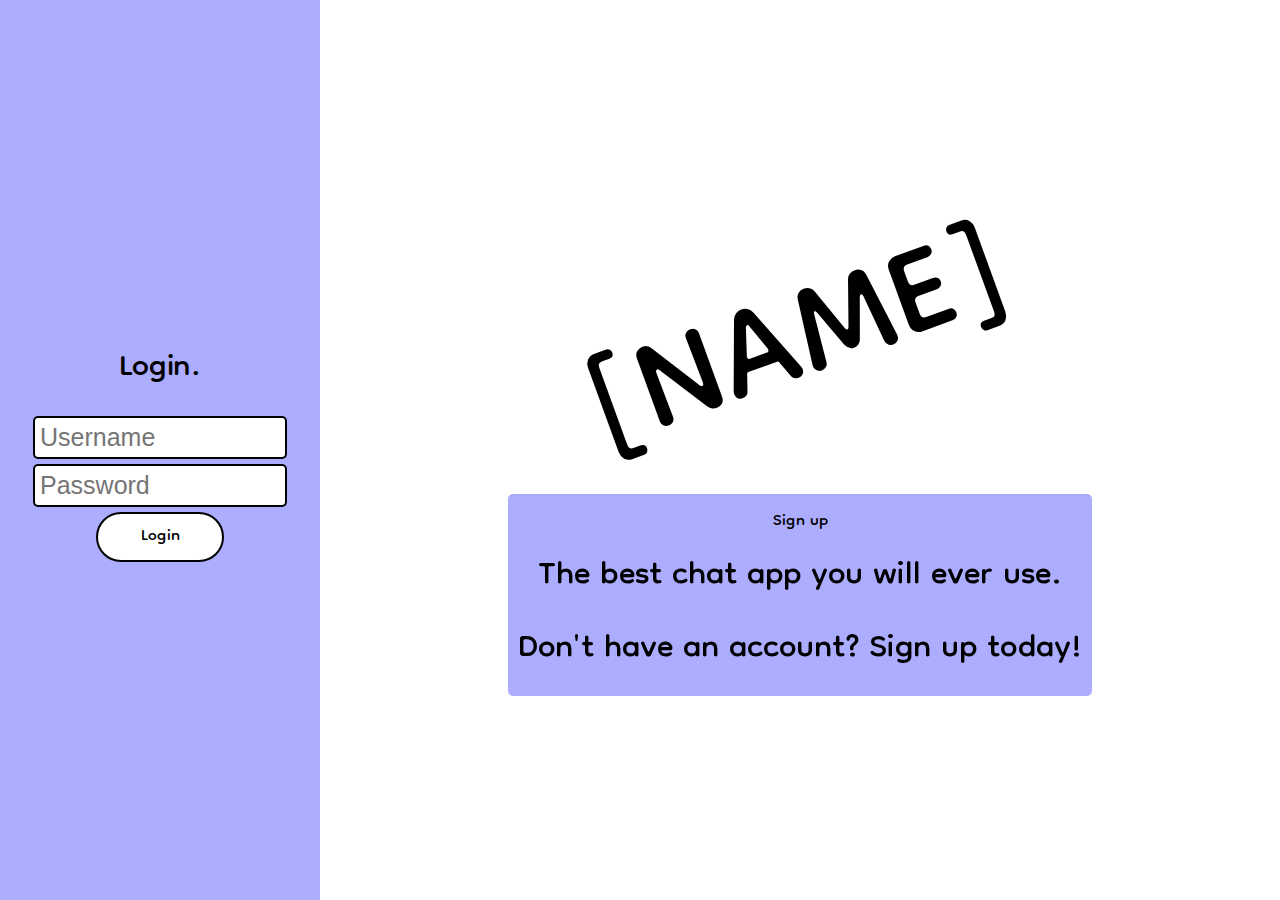
==== index.html @ 6fb41ab4 "putting signup msg after button" ====
<!DOCTYPE html>
<html lang="en">
<head>
    <meta charset="UTF-8">
    <meta http-equiv="X-UA-Compatible" content="IE=edge">
    <meta name="viewport" content="width=device-width, initial-scale=1.0">
    <title>[NAME]</title>
    <link rel="stylesheet" href="styles.css">
</head>
<body>
    <div class="x">
    <div class="side">
        <div class="sh">Login.</div>
        <input type="text" class="i" placeholder="Username">
        <input type="password" class="i" placeholder="Password">
        <button class="b" >Login</button>
    </div>
    <div class="rest">


        <div class="headx">[NAME]</div>
    <button class="signup">
        <i class="gg-spinner-two-alt"></i> Sign up
        <div class="headxx" id="x">The best chat app you will ever use. <br>
            Don't have an account? Sign up today!</div>
    </button>

    </div>
</div>

<script src="app.js"></script>
</body>
</html>
---- styles.css ----
@import url('https://fonts.googleapis.com/css2?family=Dongle:wght@700&display=swap');
@import url('https://css.gg/add-r.css');
body {
    margin: 0;
    padding: 0;
    font-family: 'Dongle', sans-serif;
}

.side {
    width: 25%;
    height: 100vh;
    background-color: rgb(173, 173, 255);
    display: flex;
    flex-direction: column;
    justify-content: center;
    align-items: center;
    font-size: 3em;
}

.sh {
    margin-bottom: 12px;
}

.i {
    transition: all 0.5s;
    border-radius: 5px;
    padding: 5px;
    width: 75%;
    margin-bottom: 5px;
    border: 2px solid black;
    background-color: white;
    font-family: Arial, Helvetica, sans-serif;
    font-size: 25px;
}

.b {
    transition: all 0.5s;
    border-radius: 50px;
    padding: 5px;
    width: 40%;
    margin-bottom: 5px;
    border: 2px solid black;
    background-color: white;
    font-family: 'Dongle', sans-serif;
    font-size: 25px;
}

.i:hover {
    
    background-color: rgb(187, 187, 187);
}

.b:hover {
    background-color: rgb(187, 187, 187);
}

.b:active {
    background-color: rgb(148, 148, 148);
}

.i:active {
    background-color: rgb(148, 148, 148);
}

.rest {
    height: 100vh;
    width: calc(100% - 25%);
    display: flex;
    justify-content: center;
    align-items: center;
    flex-direction: column;

}

.x {
    display: flex;
    flex-direction: row;
}

.headx{
    font-size: 200px;
    transform: rotate(340deg);
}

.headxx {
    font-size: 50px;

}

.signup {
    transition:    all  0.5s;
    padding: 10px;
    background-color: rgb(173, 173, 255);
    border: none;
    border-radius: 5px;
    font-family: 'Dongle', sans-serif;
    font-size: 25px;
}

.signup:hover {

    background-color: rgb(140, 140, 214);

}

.signup:active {

    background-color: rgb(82, 82, 134);

}
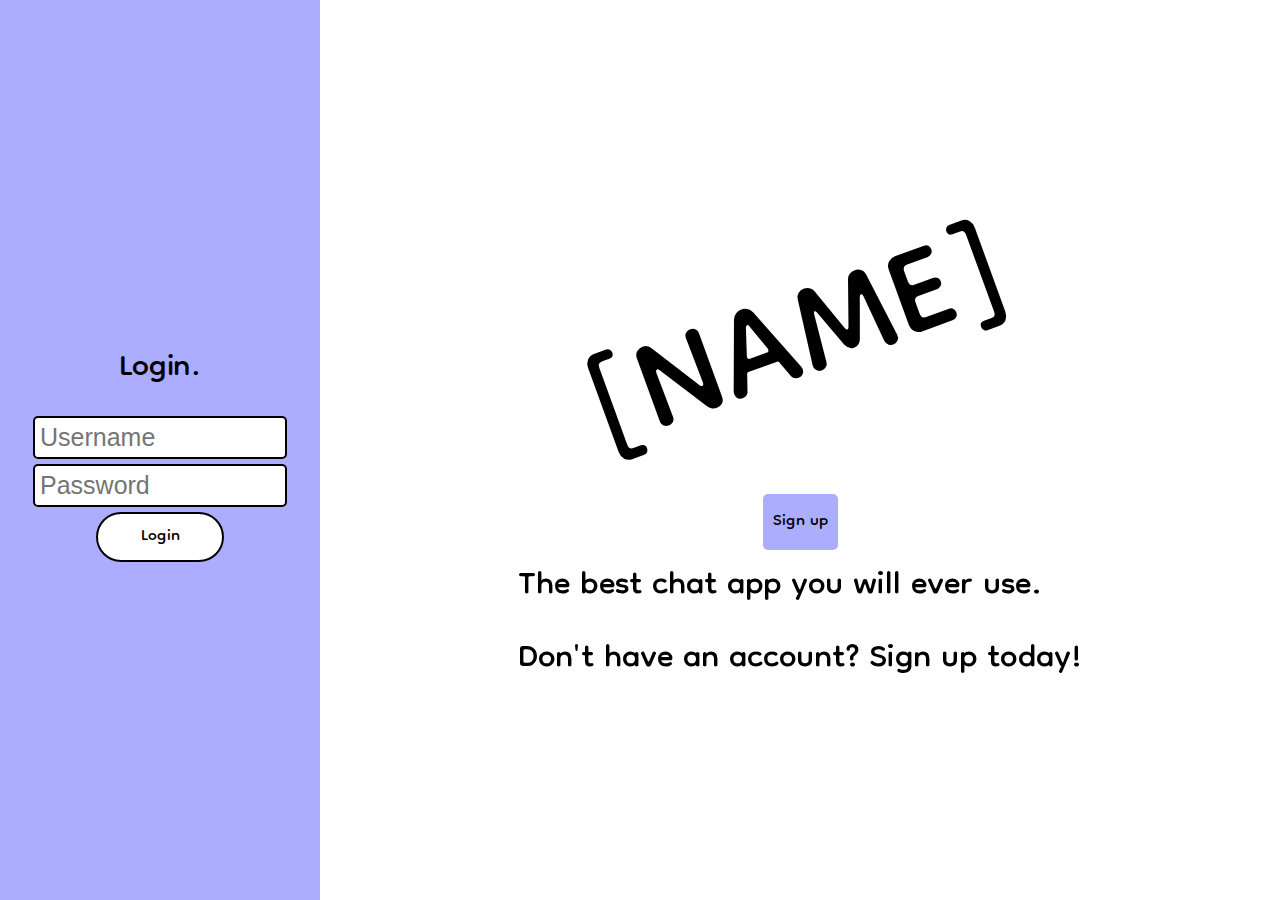
==== commit 55bed76e: "edit after mistake" ====
--- a/index.html
+++ b/index.html
@@ -21,10 +21,10 @@
         <div class="headx">[NAME]</div>
     <button class="signup">
         <i class="gg-spinner-two-alt"></i> Sign up
-        <div class="headxx" id="x">The best chat app you will ever use. <br>
-            Don't have an account? Sign up today!</div>
+        
     </button>
-
+    <div class="headxx" id="x">The best chat app you will ever use. <br>
+    Don't have an account? Sign up today!</div>
     </div>
 </div>
 
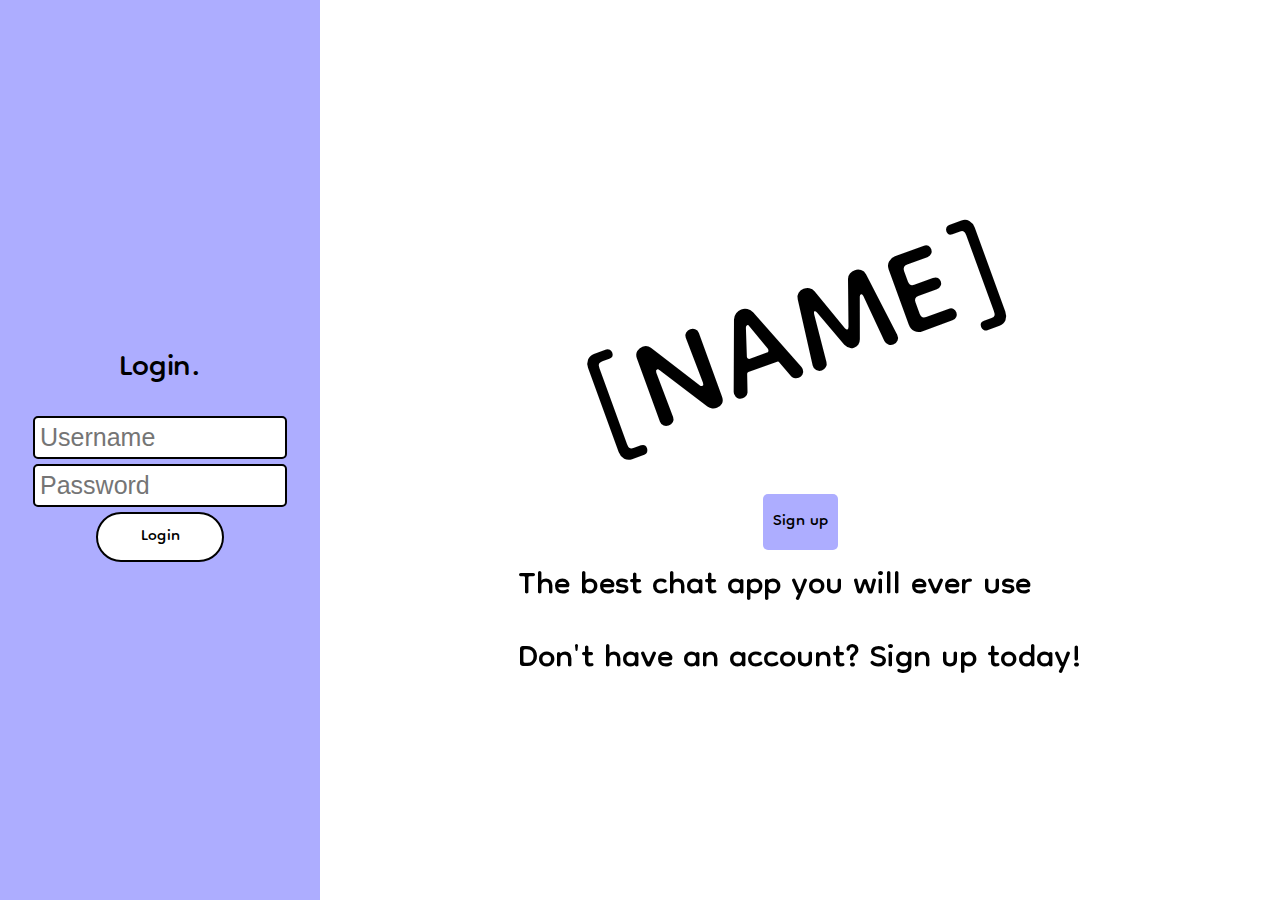
==== commit 4ca8e2f6: "another change in order" ====
--- a/index.html
+++ b/index.html
@@ -15,6 +15,7 @@
         <input type="password" class="i" placeholder="Password">
         <button class="b" >Login</button>
     </div>
+
     <div class="rest">
 
 
@@ -23,7 +24,7 @@
         <i class="gg-spinner-two-alt"></i> Sign up
         
     </button>
-    <div class="headxx" id="x">The best chat app you will ever use. <br>
+    <div class="headxx" id="x"> The best chat app you will ever use <br>
     Don't have an account? Sign up today!</div>
     </div>
 </div>
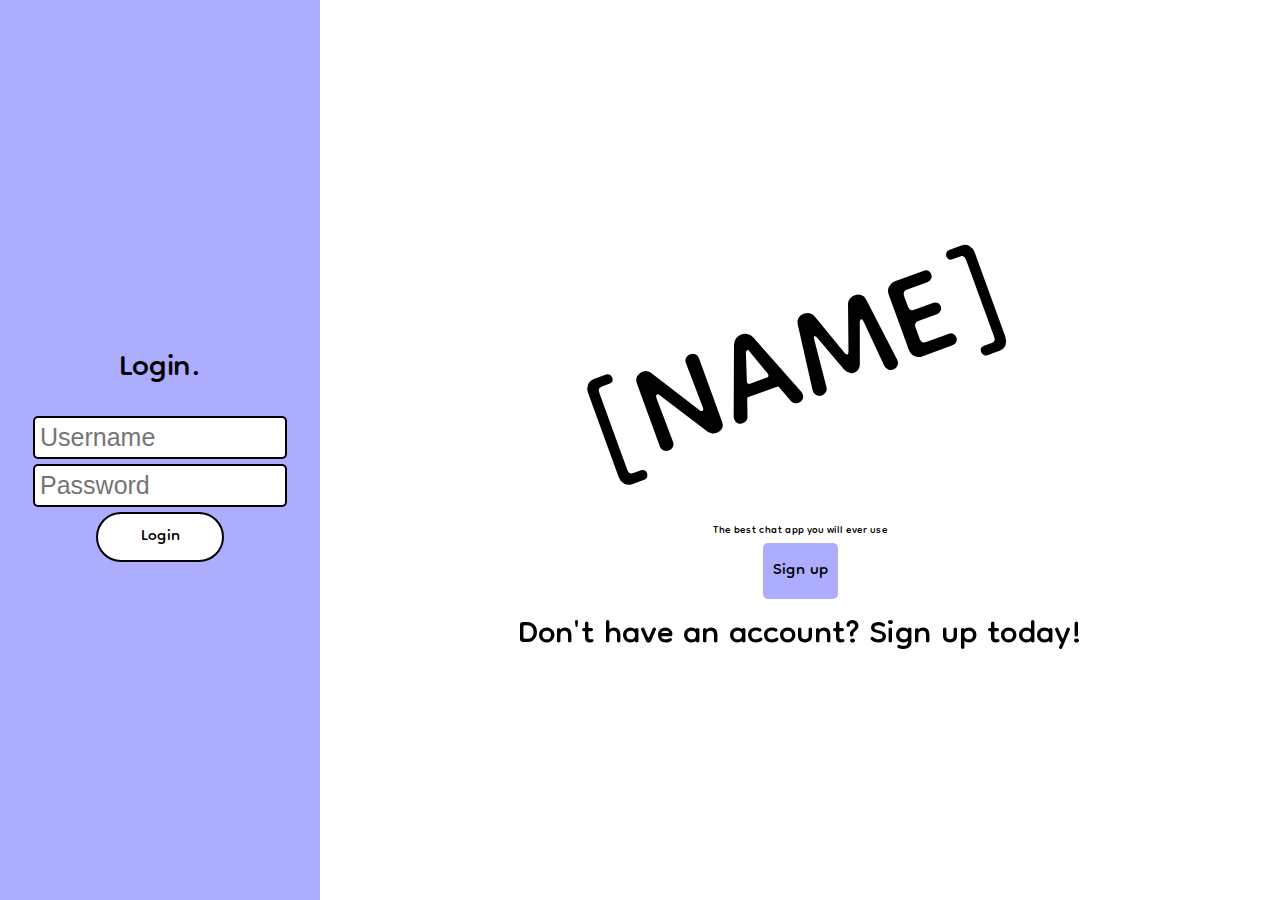
==== commit 207d43a9: "another class" ====
--- a/index.html
+++ b/index.html
@@ -20,12 +20,14 @@
 
 
         <div class="headx">[NAME]</div>
+
+        <div class="praising">The best chat app you will ever use</div>
     <button class="signup">
         <i class="gg-spinner-two-alt"></i> Sign up
         
     </button>
-    <div class="headxx" id="x"> The best chat app you will ever use <br>
-    Don't have an account? Sign up today!</div>
+    <div class="headxx" id="x">
+     Don't have an account? Sign up today!</div>
     </div>
 </div>
 
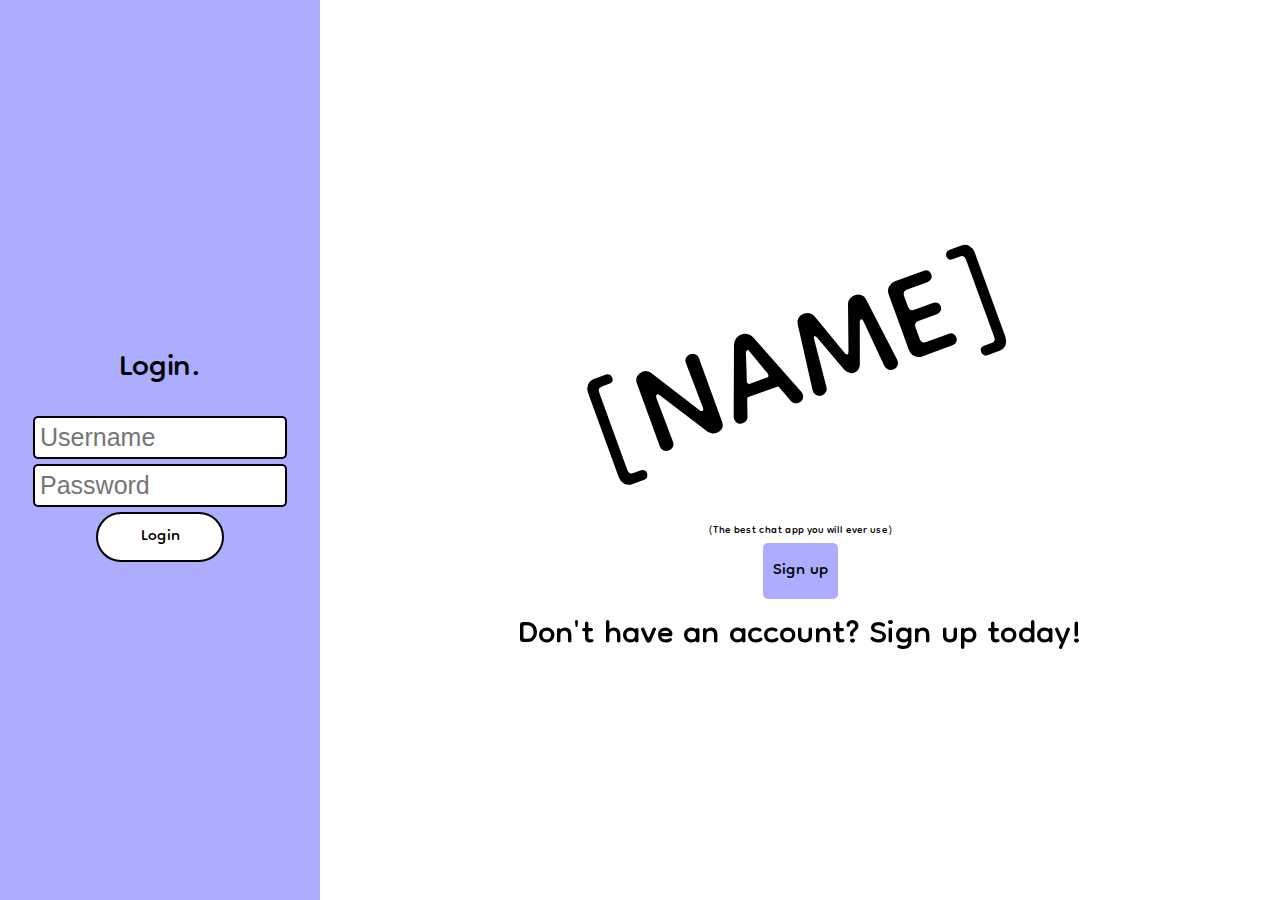
==== commit 516e525f: "parentheses" ====
--- a/index.html
+++ b/index.html
@@ -21,7 +21,7 @@
 
         <div class="headx">[NAME]</div>
 
-        <div class="praising">The best chat app you will ever use</div>
+        <div class="praising">(The best chat app you will ever use)</div>
     <button class="signup">
         <i class="gg-spinner-two-alt"></i> Sign up
         
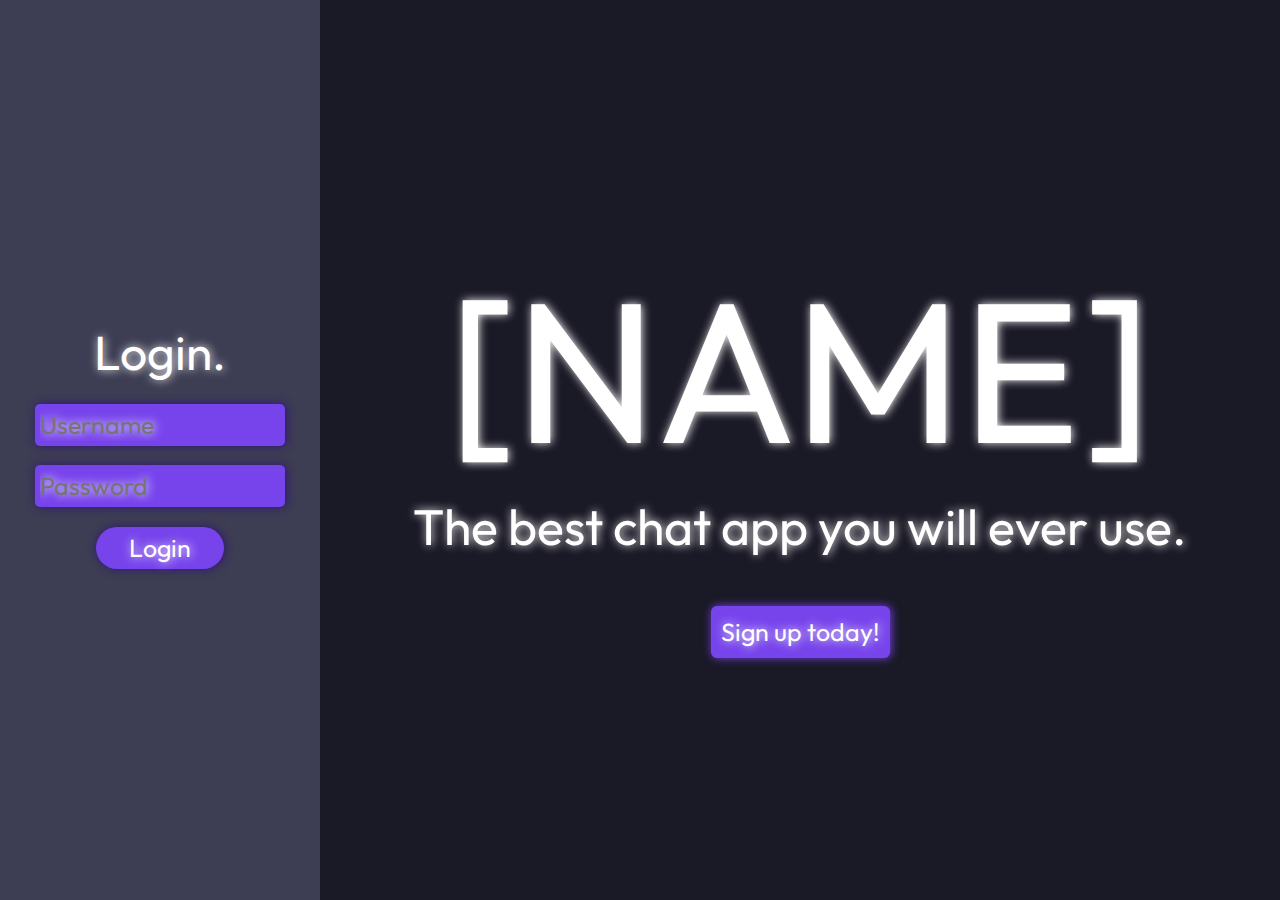
==== commit f533afac: "redone version of the signup/login screen" ====
--- a/index.html
+++ b/index.html
@@ -1,33 +1,33 @@
 <!DOCTYPE html>
 <html lang="en">
 <head>
+    <link
+    rel="stylesheet"
+    href="https://cdnjs.cloudflare.com/ajax/libs/animate.css/4.1.1/animate.min.css"
+  />
     <meta charset="UTF-8">
     <meta http-equiv="X-UA-Compatible" content="IE=edge">
     <meta name="viewport" content="width=device-width, initial-scale=1.0">
-    <title>[NAME]</title>
+    <title>Design contest</title>
     <link rel="stylesheet" href="styles.css">
 </head>
 <body>
     <div class="x">
     <div class="side">
-        <div class="sh">Login.</div>
-        <input type="text" class="i" placeholder="Username">
-        <input type="password" class="i" placeholder="Password">
-        <button class="b" >Login</button>
+        <div class="sh" class="animate__animated animate__bounceInLeft">Login.</div>
+        <input type="text" class="i" placeholder="Username" class="animate__animated animate__bounceInLeft">
+        <input type="password" class="i" placeholder="Password" class="animate__animated animate__bounceInLeft">
+        <button class="b" class="animate__animated animate__bounceInLeft" >Login</button>
     </div>
-
     <div class="rest">
 
 
         <div class="headx">[NAME]</div>
+        <div class="headxx" id="x">The best chat app you will ever use.</div>
+    <button class="signup">
+        <i class="gg-spinner-two-alt"></i> Sign up today!
+    </button>
 
-        <div class="praising">(The best chat app you will ever use)</div>
-    <button class="signup">
-        <i class="gg-spinner-two-alt"></i> Sign up
-        
-    </button>
-    <div class="headxx" id="x">
-     Don't have an account? Sign up today!</div>
     </div>
 </div>
 
--- a/styles.css
+++ b/styles.css
@@ -1,15 +1,22 @@
 @import url('https://fonts.googleapis.com/css2?family=Dongle:wght@700&display=swap');
+@import url('https://fonts.googleapis.com/css2?family=Outfit:wght@500&display=swap');
 @import url('https://css.gg/add-r.css');
 body {
     margin: 0;
     padding: 0;
-    font-family: 'Dongle', sans-serif;
+    font-family: 'Outfit', sans-serif;
+}
+*{
+    font-family: 'Outfit', sans-serif;
+    color: white;
+    background-color: rgb(26,25,38);
+    text-shadow: whitesmoke 1px 0 10px;
 }
 
 .side {
     width: 25%;
     height: 100vh;
-    background-color: rgb(173, 173, 255);
+    background-color: rgb(61,61,83);
     display: flex;
     flex-direction: column;
     justify-content: center;
@@ -18,7 +25,9 @@
 }
 
 .sh {
-    margin-bottom: 12px;
+    margin-bottom: 7%;
+    background: rgb(61,61,83);
+    text-shadow:  whitesmoke 1px 0 10px;
 }
 
 .i {
@@ -26,11 +35,12 @@
     border-radius: 5px;
     padding: 5px;
     width: 75%;
-    margin-bottom: 5px;
-    border: 2px solid black;
-    background-color: white;
-    font-family: Arial, Helvetica, sans-serif;
+    margin-bottom: 6%;
+    border: none;
+    background-color:   rgb(119,68,236);
+    font-family: 'Outfit', sans-serif;
     font-size: 25px;
+    box-shadow:  rgb(48, 20, 119) 1px 0 10px;
 }
 
 .b {
@@ -38,28 +48,35 @@
     border-radius: 50px;
     padding: 5px;
     width: 40%;
-    margin-bottom: 5px;
-    border: 2px solid black;
-    background-color: white;
-    font-family: 'Dongle', sans-serif;
+    margin-bottom: 3%;
+   border: none;
+    background-color: rgb(119,68,236);
+    font-family: 'Outfit', sans-serif;
     font-size: 25px;
+    box-shadow:  rgb(48, 20, 119) 1px 0 10px;
+
 }
 
 .i:hover {
     
-    background-color: rgb(187, 187, 187);
+    background-color: rgb(65, 45, 196);
+    box-shadow: rgb(119,68,236) 1px 0 10px;
+
+}
+.b:hover {
+    box-shadow: rgb(119,68,236) 1px 0 10px;
+    
 }
 
-.b:hover {
-    background-color: rgb(187, 187, 187);
-}
 
 .b:active {
-    background-color: rgb(148, 148, 148);
+    background-color: rgb(48, 20, 119);
+    box-shadow: rgb(119,68,236) 1px 0 10px;
 }
 
 .i:active {
-    background-color: rgb(148, 148, 148);
+    background-color: rgb(48, 20, 119);
+    box-shadow: rgb(119,68,236) 1px 0 10px;
 }
 
 .rest {
@@ -79,32 +96,37 @@
 
 .headx{
     font-size: 200px;
-    transform: rotate(340deg);
+    text-shadow: whitesmoke 0.5px 0 10px;
 }
 
 .headxx {
     font-size: 50px;
+    margin-bottom: 5%;
+    text-shadow: whitesmoke 1px 0 10px;
 
 }
 
 .signup {
     transition:    all  0.5s;
     padding: 10px;
-    background-color: rgb(173, 173, 255);
+    background-color: rgb(119,68,236);
     border: none;
-    border-radius: 5px;
-    font-family: 'Dongle', sans-serif;
+    border-radius: 6px;
+    
+   
+    font-family: 'Outfit', sans-serif;
     font-size: 25px;
+    box-shadow: rgb(119,68,236) 1px 0 10px;
 }
 
 .signup:hover {
 
-    background-color: rgb(140, 140, 214);
+    background-color: rgb(65, 45, 196);
 
 }
 
 .signup:active {
 
-    background-color: rgb(82, 82, 134);
+    box-shadow: rgb(119,68,236) 1px 0 10px;
 
 }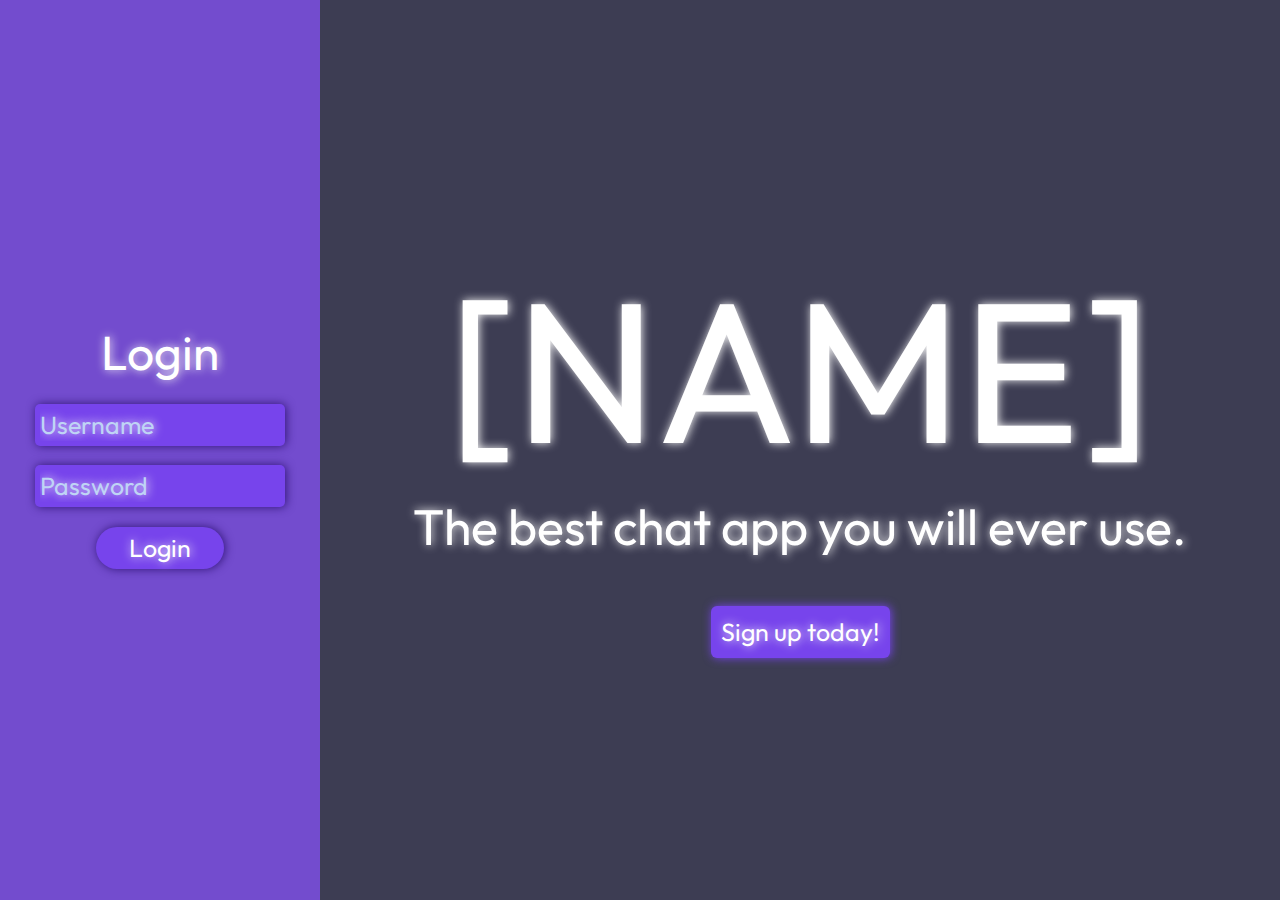
==== commit 5e5b424e: "removed period" ====
--- a/index.html
+++ b/index.html
@@ -8,13 +8,13 @@
     <meta charset="UTF-8">
     <meta http-equiv="X-UA-Compatible" content="IE=edge">
     <meta name="viewport" content="width=device-width, initial-scale=1.0">
-    <title>Design contest</title>
+    <title>[NAME]</title>
     <link rel="stylesheet" href="styles.css">
 </head>
 <body>
     <div class="x">
     <div class="side">
-        <div class="sh" class="animate__animated animate__bounceInLeft">Login.</div>
+        <div class="sh" class="animate__animated animate__bounceInLeft">Login</div>
         <input type="text" class="i" placeholder="Username" class="animate__animated animate__bounceInLeft">
         <input type="password" class="i" placeholder="Password" class="animate__animated animate__bounceInLeft">
         <button class="b" class="animate__animated animate__bounceInLeft" >Login</button>
--- a/styles.css
+++ b/styles.css
@@ -9,14 +9,14 @@
 *{
     font-family: 'Outfit', sans-serif;
     color: white;
-    background-color: rgb(26,25,38);
+    background-color: rgb(61, 61, 83);
     text-shadow: whitesmoke 1px 0 10px;
 }
 
 .side {
     width: 25%;
     height: 100vh;
-    background-color: rgb(61,61,83);
+    background-color: rgb(115, 76, 206);
     display: flex;
     flex-direction: column;
     justify-content: center;
@@ -24,10 +24,14 @@
     font-size: 3em;
 }
 
+::placeholder {
+    color:rgb(191, 212, 245);
+}
+
 .sh {
     margin-bottom: 7%;
-    background: rgb(61,61,83);
     text-shadow:  whitesmoke 1px 0 10px;
+    background: rgb(115, 76, 206);
 }
 
 .i {
@@ -95,15 +99,26 @@
 }
 
 .headx{
+    transition-duration: 0.5s;
     font-size: 200px;
     text-shadow: whitesmoke 0.5px 0 10px;
+}
+
+.headx:hover {
+    transform: scale(1.1);
+    transition: all 0.5s;
 }
 
 .headxx {
     font-size: 50px;
     margin-bottom: 5%;
     text-shadow: whitesmoke 1px 0 10px;
+text-align: center;
+}
 
+.headxx:hover {
+    transform: scale(1.05);
+    transition: all 0.5s;
 }
 
 .signup {
@@ -129,4 +144,4 @@
 
     box-shadow: rgb(119,68,236) 1px 0 10px;
 
-}+}
